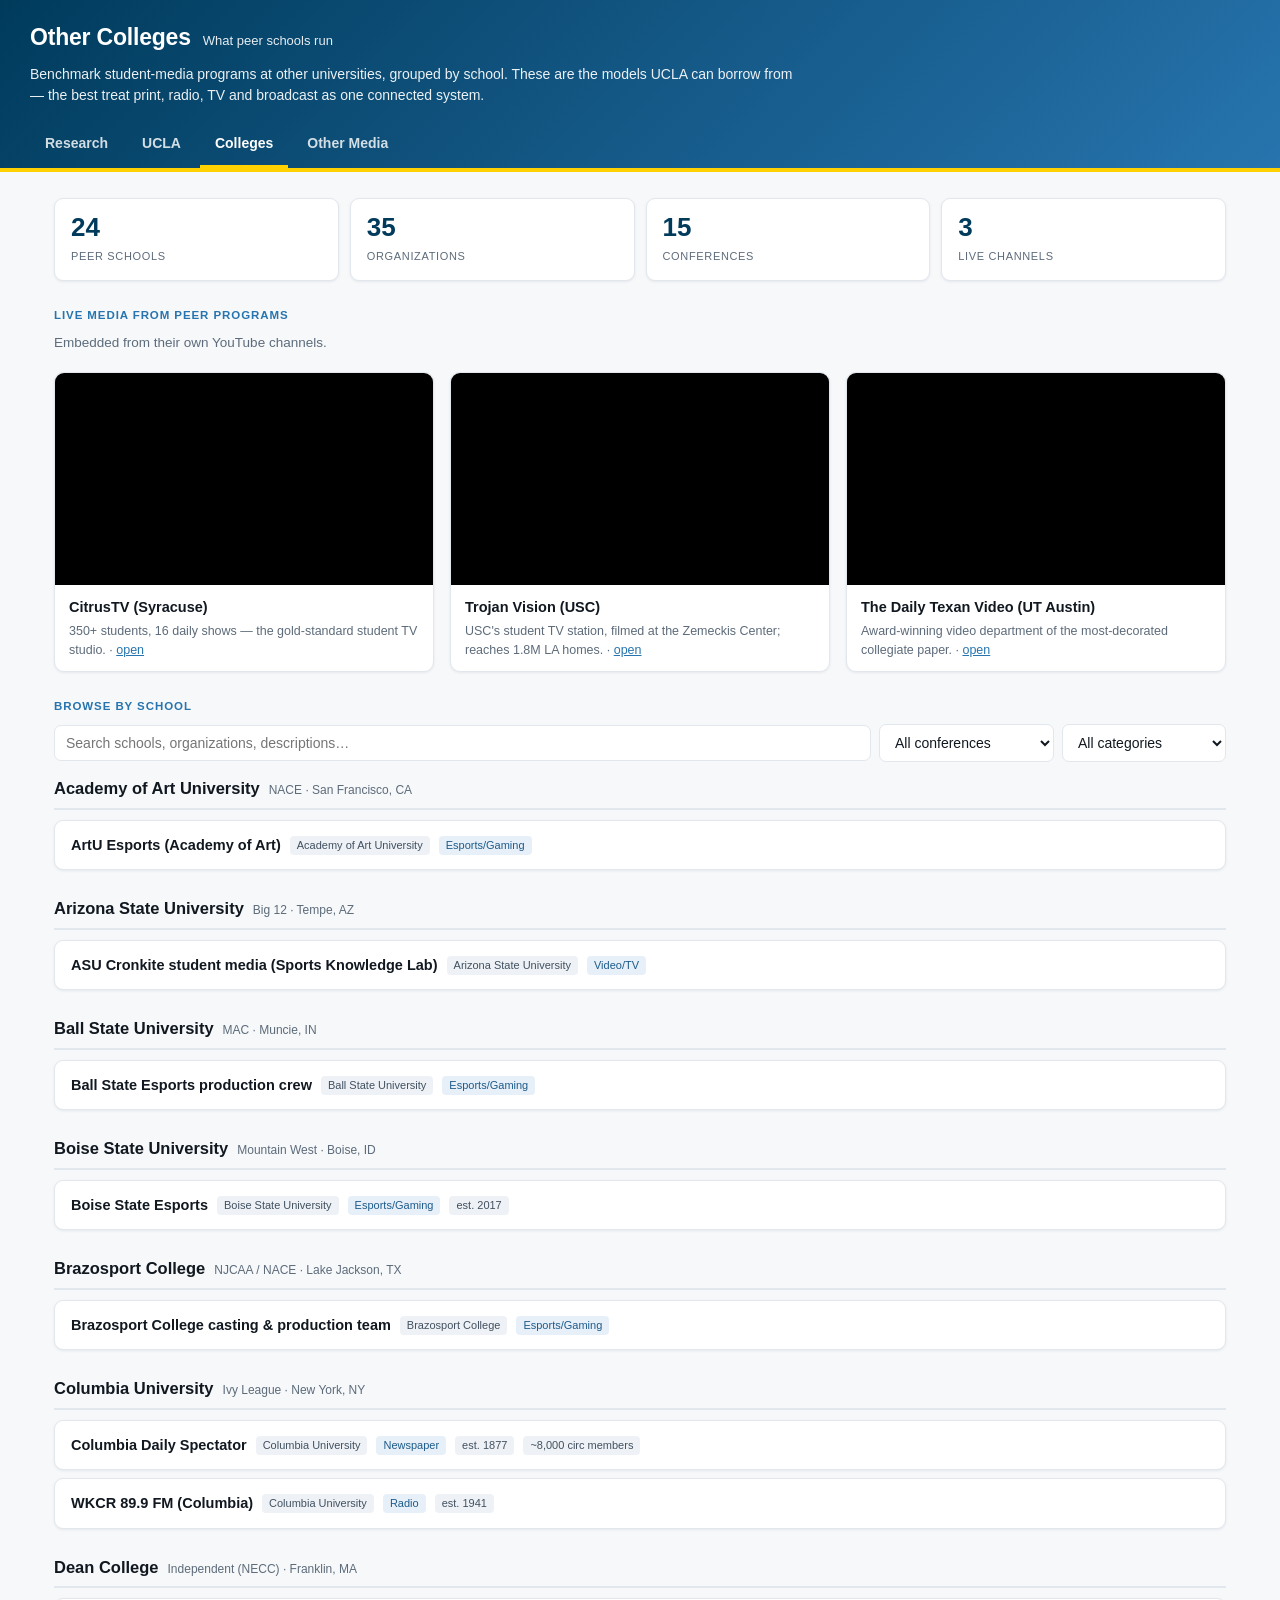
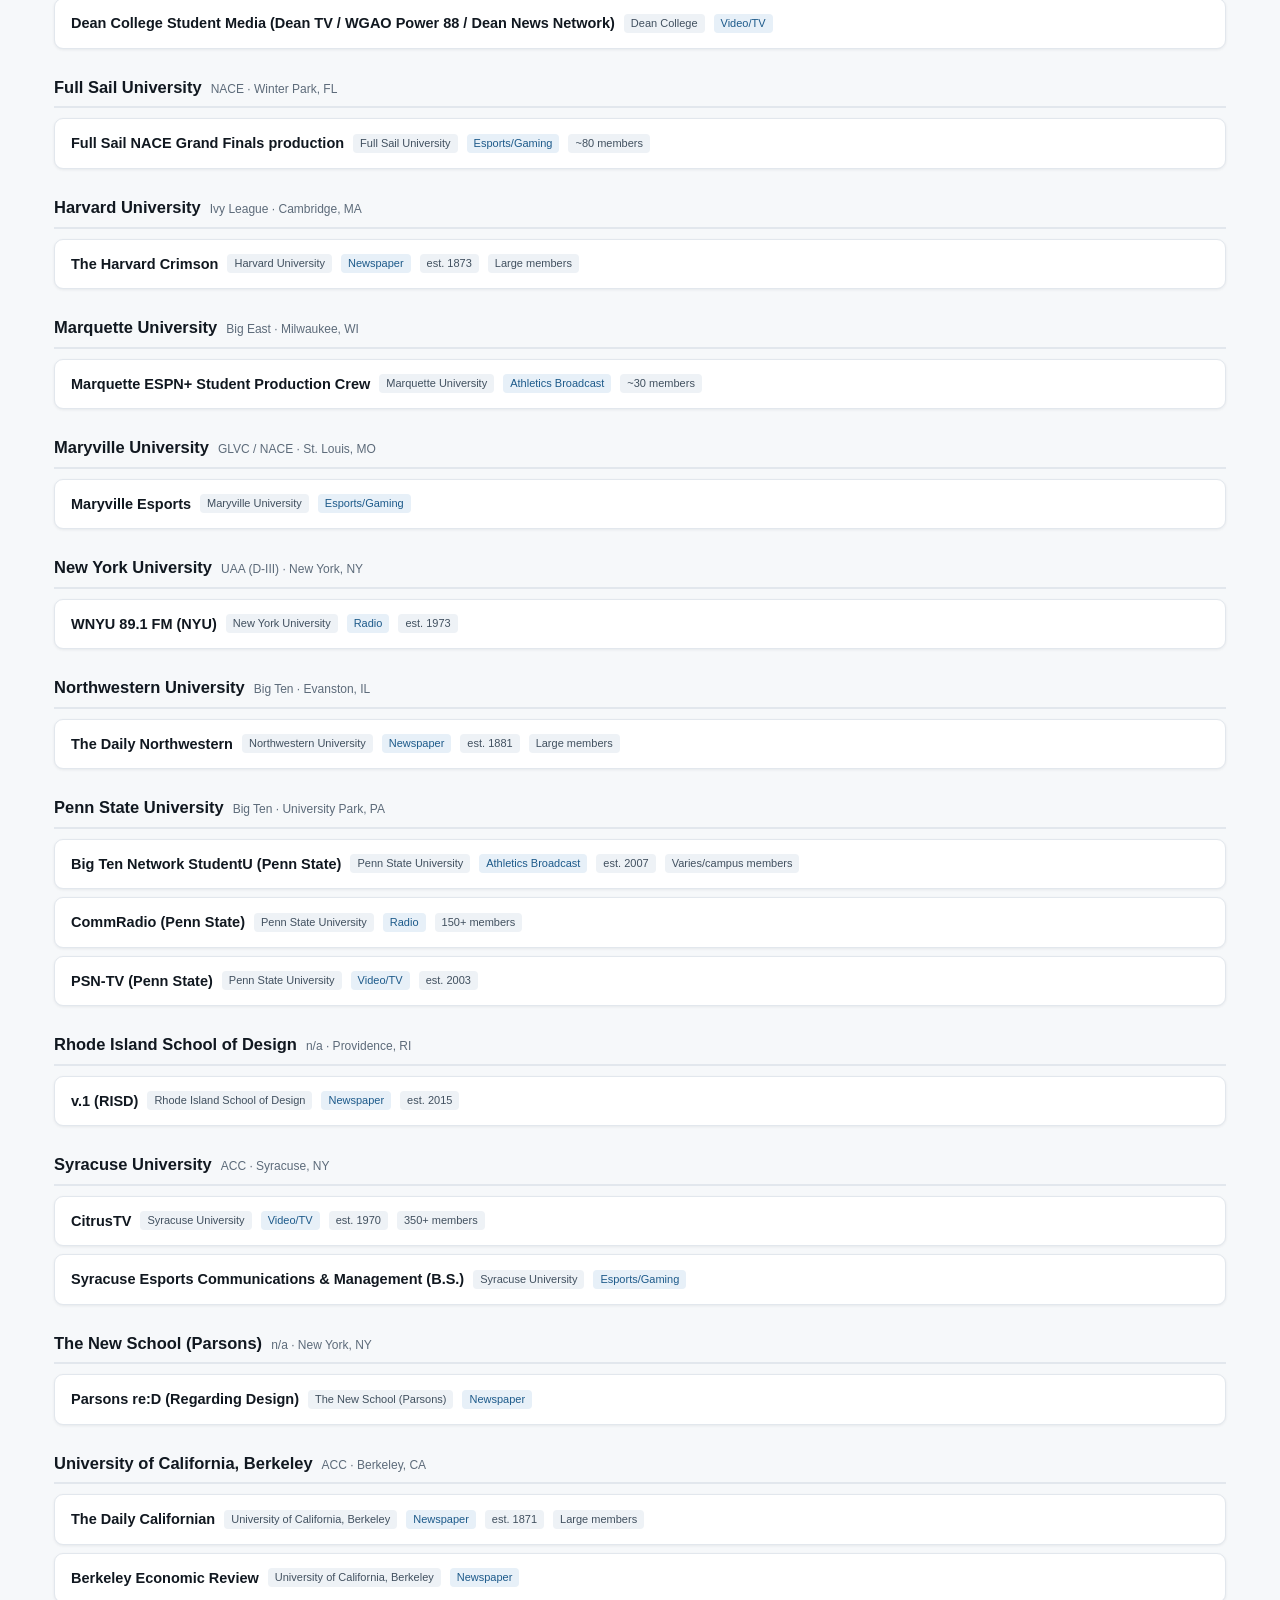
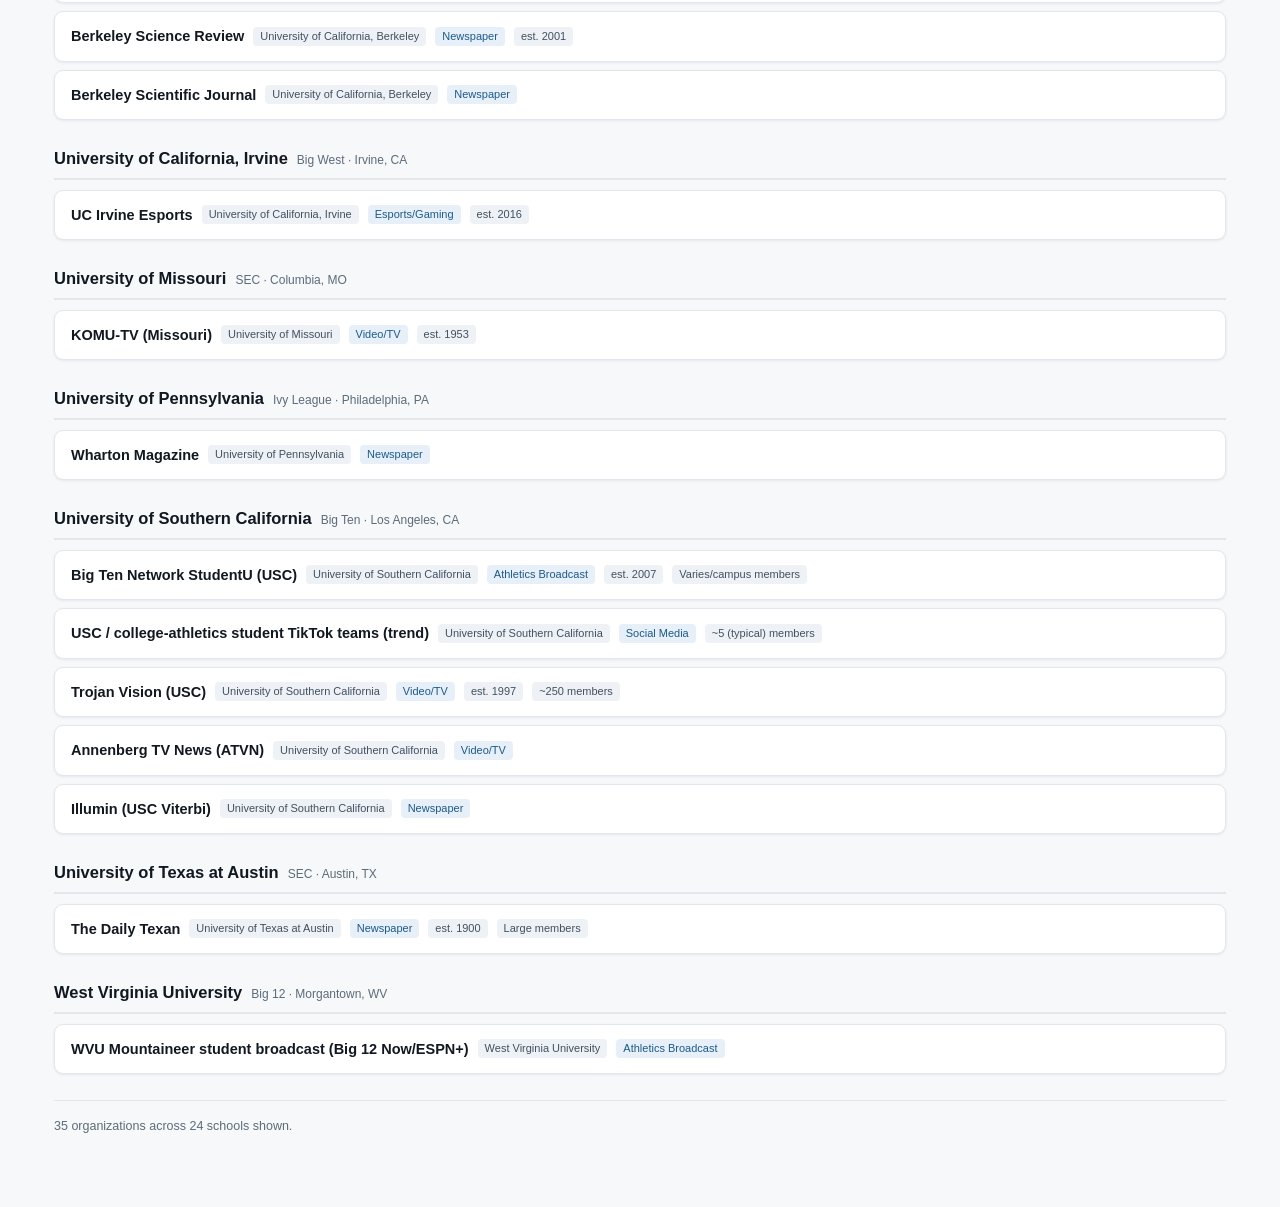
==== colleges.html @ f88fe2d9 "Add files via upload" ====
<!DOCTYPE html>
<html lang="en">
<head>
<meta charset="utf-8">
<meta name="viewport" content="width=device-width, initial-scale=1">
<title>Colleges — BruinCast</title>
<link rel="stylesheet" href="assets/app.css">
</head>
<body>
<header>
  <div class="hwrap">
    <div class="brand"><h1>Other Colleges</h1>
      <span class="tag-line">What peer schools run</span></div>
    <p class="lead">Benchmark student-media programs at other universities, grouped by school. These are the
      models UCLA can borrow from — the best treat print, radio, TV and broadcast as one connected system.</p>
    <nav class="site">
      <a href="index.html">Research</a>
      <a href="ucla.html">UCLA</a>
      <a href="colleges.html" aria-current="page">Colleges</a>
      <a href="other-media.html">Other Media</a>
    </nav>
  </div>
</header>

<div class="wrap">
  <div class="stats" id="stats"></div>

  <div class="eyebrow">Live media from peer programs</div>
  <p class="sub">Embedded from their own YouTube channels.</p>
  <div id="embeds"></div>

  <div class="eyebrow">Browse by school</div>
  <div class="controls">
    <input type="search" id="q" placeholder="Search schools, organizations, descriptions…">
    <select id="conf"><option value="">All conferences</option></select>
    <select id="cat"><option value="">All categories</option></select>
  </div>
  <div id="groups"></div>

  <footer id="foot"></footer>
</div>

<script src="assets/data.js"></script>
<script src="assets/site.js"></script>
<script>
const {DB, el, esc, by, embeds, orgDetails} = BC;
const UCLA = (DB.schools.find(s=>/Los Angeles/.test(s.school_name))||{}).school_id;

// only non-UCLA schools that actually have organizations
const peerOrgs = DB.organizations.filter(o=>String(o.school_id)!==String(UCLA));
const peerSchoolIds = [...new Set(peerOrgs.map(o=>String(o.school_id)))];

el("stats").innerHTML = [
  ["Peer schools", peerSchoolIds.length],
  ["Organizations", peerOrgs.length],
  ["Conferences", new Set(peerSchoolIds.map(id=>{const s=by(DB.schools,"school_id",id);return s&&s.conference;}).filter(Boolean)).size],
  ["Live channels", BC.where(DB.media_embeds,"page","colleges").length],
].map(([k,v])=>`<div class="stat"><b>${v}</b><span>${k}</span></div>`).join("");

el("embeds").innerHTML = embeds("colleges");

// filter controls
const confs = [...new Set(peerSchoolIds.map(id=>{const s=by(DB.schools,"school_id",id);return s&&s.conference;}).filter(Boolean))].sort();
el("conf").innerHTML = '<option value="">All conferences</option>' + confs.map(c=>`<option>${esc(c)}</option>`).join("");
el("cat").innerHTML = '<option value="">All categories</option>' +
  DB.categories.map(c=>`<option value="${c.category_id}">${esc(c.category_name)}</option>`).join("");

function render(){
  const q = el("q").value.toLowerCase().trim();
  const cf = el("conf").value, ct = el("cat").value;

  const schools = peerSchoolIds
    .map(id=>by(DB.schools,"school_id",id))
    .filter(Boolean)
    .filter(s=>!cf || s.conference===cf)
    .sort((a,b)=>a.school_name.localeCompare(b.school_name));

  let html = "", shown = 0;
  schools.forEach(s=>{
    let orgs = peerOrgs.filter(o=>String(o.school_id)===String(s.school_id));
    if(ct) orgs = orgs.filter(o=>String(o.category_id)===ct);
    if(q) orgs = orgs.filter(o=>{
      const cat = by(DB.categories,"category_id",o.category_id);
      return [o.org_name,o.what_they_create,o.how_run_notes,s.school_name,cat&&cat.category_name]
        .join(" ").toLowerCase().includes(q);
    });
    if(!orgs.length) return;
    shown += orgs.length;
    html += `<div class="schoolgroup">
      <h3>${esc(s.school_name)} <span class="conf">${esc(s.conference||"")} · ${esc(s.location||"")}</span></h3>
      ${orgs.map(orgDetails).join("")}</div>`;
  });
  el("groups").innerHTML = html || `<div class="empty">No organizations match those filters.</div>`;
  el("foot").textContent = `${shown} organizations across ${schools.length} schools shown.`;
}

["q","conf","cat"].forEach(id=>el(id).addEventListener("input",render));
render();
</script>
</body>
</html>
---- assets/app.css ----
/* BruinCast — shared design system */
:root{
  --blue:#2774AE; --blue-dk:#003B5C; --gold:#FFD100;
  --bg:#f6f8fa; --card:#fff; --ink:#111820; --muted:#5d6b7a; --line:#e2e7ed;
  --shadow:0 1px 3px rgba(16,24,40,.07);
  --mono:ui-monospace,SFMono-Regular,Menlo,Consolas,monospace;
}
*{box-sizing:border-box}
body{margin:0;background:var(--bg);color:var(--ink);
     font:15px/1.55 -apple-system,BlinkMacSystemFont,"Segoe UI",Roboto,Arial,sans-serif}
a{color:var(--blue)}
img{max-width:100%}

/* header + nav */
header{background:linear-gradient(135deg,var(--blue-dk),var(--blue));color:#fff;
       padding:20px 24px 0;border-bottom:4px solid var(--gold)}
.hwrap{max-width:1220px;margin:0 auto}
.brand{display:flex;align-items:baseline;gap:12px;flex-wrap:wrap}
header h1{margin:0;font-size:23px;letter-spacing:-.2px}
header .tag-line{font-size:13px;opacity:.9}
header p.lead{margin:8px 0 16px;font-size:14px;opacity:.92;max-width:780px}

nav.site{display:flex;gap:4px;flex-wrap:wrap;margin-top:14px}
nav.site a{color:rgba(255,255,255,.82);text-decoration:none;padding:10px 15px;font-size:14px;
  font-weight:600;border-bottom:3px solid transparent}
nav.site a:hover{color:#fff}
nav.site a[aria-current=page]{color:#fff;border-bottom-color:var(--gold)}

nav.tabs{display:flex;gap:2px;flex-wrap:wrap;margin-top:2px;
  border-top:1px solid rgba(255,255,255,.15);padding-top:2px}
nav.tabs button{background:transparent;border:0;color:rgba(255,255,255,.78);cursor:pointer;
  padding:9px 14px;font-size:13.5px;border-bottom:3px solid transparent;font-weight:500}
nav.tabs button:hover{color:#fff}
nav.tabs button[aria-selected=true]{color:#fff;border-bottom-color:var(--gold)}

.wrap{max-width:1220px;margin:0 auto;padding:26px 24px 70px}
section.pane[hidden]{display:none}
h2{font-size:19px;margin:0 0 4px}
.sub{color:var(--muted);font-size:13.5px;margin:0 0 18px}
.eyebrow{font-size:11.5px;text-transform:uppercase;letter-spacing:.08em;color:var(--blue);
  font-weight:700;margin:26px 0 8px}

/* stats */
.stats{display:grid;grid-template-columns:repeat(auto-fit,minmax(132px,1fr));gap:11px;margin-bottom:22px}
.stat{background:var(--card);border:1px solid var(--line);border-radius:9px;padding:14px 16px;box-shadow:var(--shadow)}
.stat b{display:block;font-size:26px;line-height:1.15;color:var(--blue-dk)}
.stat span{font-size:11px;color:var(--muted);text-transform:uppercase;letter-spacing:.06em}

/* cards */
.card{background:var(--card);border:1px solid var(--line);border-radius:10px;
      padding:17px 19px;box-shadow:var(--shadow);margin-bottom:12px}
.card h3{margin:0 0 7px;font-size:15.5px}
.finding{border-left:4px solid var(--gold)}

/* controls */
.controls{display:flex;gap:8px;flex-wrap:wrap;margin-bottom:14px;align-items:center}
input[type=search],select,textarea{padding:9px 11px;border:1px solid var(--line);
      border-radius:7px;background:var(--card);font-size:14px;color:var(--ink);font-family:inherit}
input[type=search]{flex:1;min-width:220px}
button.act{background:var(--blue);color:#fff;border:0;border-radius:7px;padding:9px 17px;
      font-size:14px;cursor:pointer;font-weight:500}
button.act:hover{background:var(--blue-dk)}
button.chip{border:1px solid var(--line);background:var(--card);border-radius:999px;
      padding:6px 13px;font-size:12.5px;cursor:pointer;color:var(--muted)}
button.chip[aria-pressed=true]{background:var(--blue);border-color:var(--blue);color:#fff}

/* tables */
table{width:100%;border-collapse:collapse;background:var(--card);font-size:13.5px}
.tablewrap{border:1px solid var(--line);border-radius:9px;overflow:auto;box-shadow:var(--shadow);max-height:640px}
th{background:#eef2f6;text-align:left;padding:9px 11px;font-size:11.5px;text-transform:uppercase;
   letter-spacing:.05em;color:#41505f;position:sticky;top:0;white-space:nowrap;border-bottom:1px solid var(--line)}
td{padding:9px 11px;border-top:1px solid var(--line);vertical-align:top}
tbody tr:hover{background:#f8fafc}
.num{text-align:right;font-variant-numeric:tabular-nums}

/* tags */
.tag{background:#eef2f6;border-radius:4px;padding:1px 7px;font-size:11px;color:#41505f;white-space:nowrap;display:inline-block}
.tag.hi{background:#fde8e8;color:#9b1c1c}
.tag.med{background:#fef3c7;color:#92400e}
.tag.low{background:#e6f4ea;color:#1e6b34}
.tag.blue{background:#e7f0f8;color:#1d5a8a}
.tag.gold{background:#fff6cc;color:#7a5c00}

/* expandable org rows */
details.org{background:var(--card);border:1px solid var(--line);border-radius:9px;
      margin-bottom:8px;box-shadow:var(--shadow)}
details.org summary{padding:13px 16px;cursor:pointer;list-style:none;display:flex;
      gap:9px;align-items:center;flex-wrap:wrap}
details.org summary::-webkit-details-marker{display:none}
details.org summary strong{font-size:14.5px}
details.org .detail{padding:0 16px 15px;border-top:1px solid var(--line);margin-top:2px;padding-top:12px}
.kv{display:grid;grid-template-columns:150px 1fr;gap:5px 14px;font-size:13.5px}
.kv dt{color:var(--muted);font-size:12px;text-transform:uppercase;letter-spacing:.04em}
.kv dd{margin:0}

/* school group heading (Colleges page) */
.schoolgroup{margin-bottom:26px}
.schoolgroup h3{display:flex;align-items:baseline;gap:9px;font-size:16.5px;margin:0 0 10px;
  padding-bottom:6px;border-bottom:2px solid var(--line)}
.schoolgroup h3 .conf{font-size:12px;color:var(--muted);font-weight:500}

/* media embeds */
.embeds{display:grid;grid-template-columns:repeat(auto-fit,minmax(320px,1fr));gap:16px;margin-bottom:8px}
.embed{background:var(--card);border:1px solid var(--line);border-radius:10px;overflow:hidden;box-shadow:var(--shadow)}
.embed .frame{position:relative;width:100%;aspect-ratio:16/9;background:#000}
.embed .frame iframe{position:absolute;inset:0;width:100%;height:100%;border:0}
.embed.audio .frame{aspect-ratio:auto;height:166px;background:#f2f4f7}
.embed .cap{padding:11px 14px}
.embed .cap h4{margin:0 0 3px;font-size:14.5px}
.embed .cap p{margin:0;font-size:12.5px;color:var(--muted)}

/* code / notes */
textarea{width:100%;min-height:112px;font-family:var(--mono);font-size:13px;line-height:1.5;resize:vertical}
.sqlbar{display:flex;gap:8px;align-items:center;flex-wrap:wrap;margin:10px 0 14px}
.err{background:#fde8e8;color:#9b1c1c;padding:11px 14px;border-radius:8px;font-size:13.5px;font-family:var(--mono);white-space:pre-wrap}
.note{background:#e7f0f8;border:1px solid #c9dcee;color:#1d5a8a;padding:12px 15px;border-radius:8px;font-size:13.5px;margin-bottom:14px}
code{background:#eef2f6;padding:2px 6px;border-radius:4px;font-family:var(--mono);font-size:12.5px}
.schema{font-family:var(--mono);font-size:12.5px;color:#41505f;line-height:1.75}
.schema b{color:var(--blue-dk)}

/* reader items */
.item{background:var(--card);border:1px solid var(--line);border-radius:9px;padding:14px 16px;
      margin-bottom:9px;box-shadow:var(--shadow);display:flex;gap:14px}
.thumb{width:118px;height:66px;object-fit:cover;border-radius:6px;flex:none;background:#e9edf1}
.item h3{margin:0 0 5px;font-size:15px;line-height:1.35}
.item h3 a{color:var(--ink);text-decoration:none}
.item h3 a:hover{color:var(--blue);text-decoration:underline}
.meta{font-size:12px;color:var(--muted);display:flex;gap:7px;flex-wrap:wrap;align-items:center}
.summary{margin:7px 0 0;font-size:13.5px;color:#41505f;
         display:-webkit-box;-webkit-line-clamp:2;-webkit-box-orient:vertical;overflow:hidden}
.empty{background:var(--card);border:1px dashed var(--line);border-radius:9px;padding:32px;text-align:center;color:var(--muted)}
footer{color:var(--muted);font-size:12.5px;margin-top:26px;padding-top:16px;border-top:1px solid var(--line)}

@media(max-width:640px){ .kv{grid-template-columns:1fr} .thumb{display:none} }
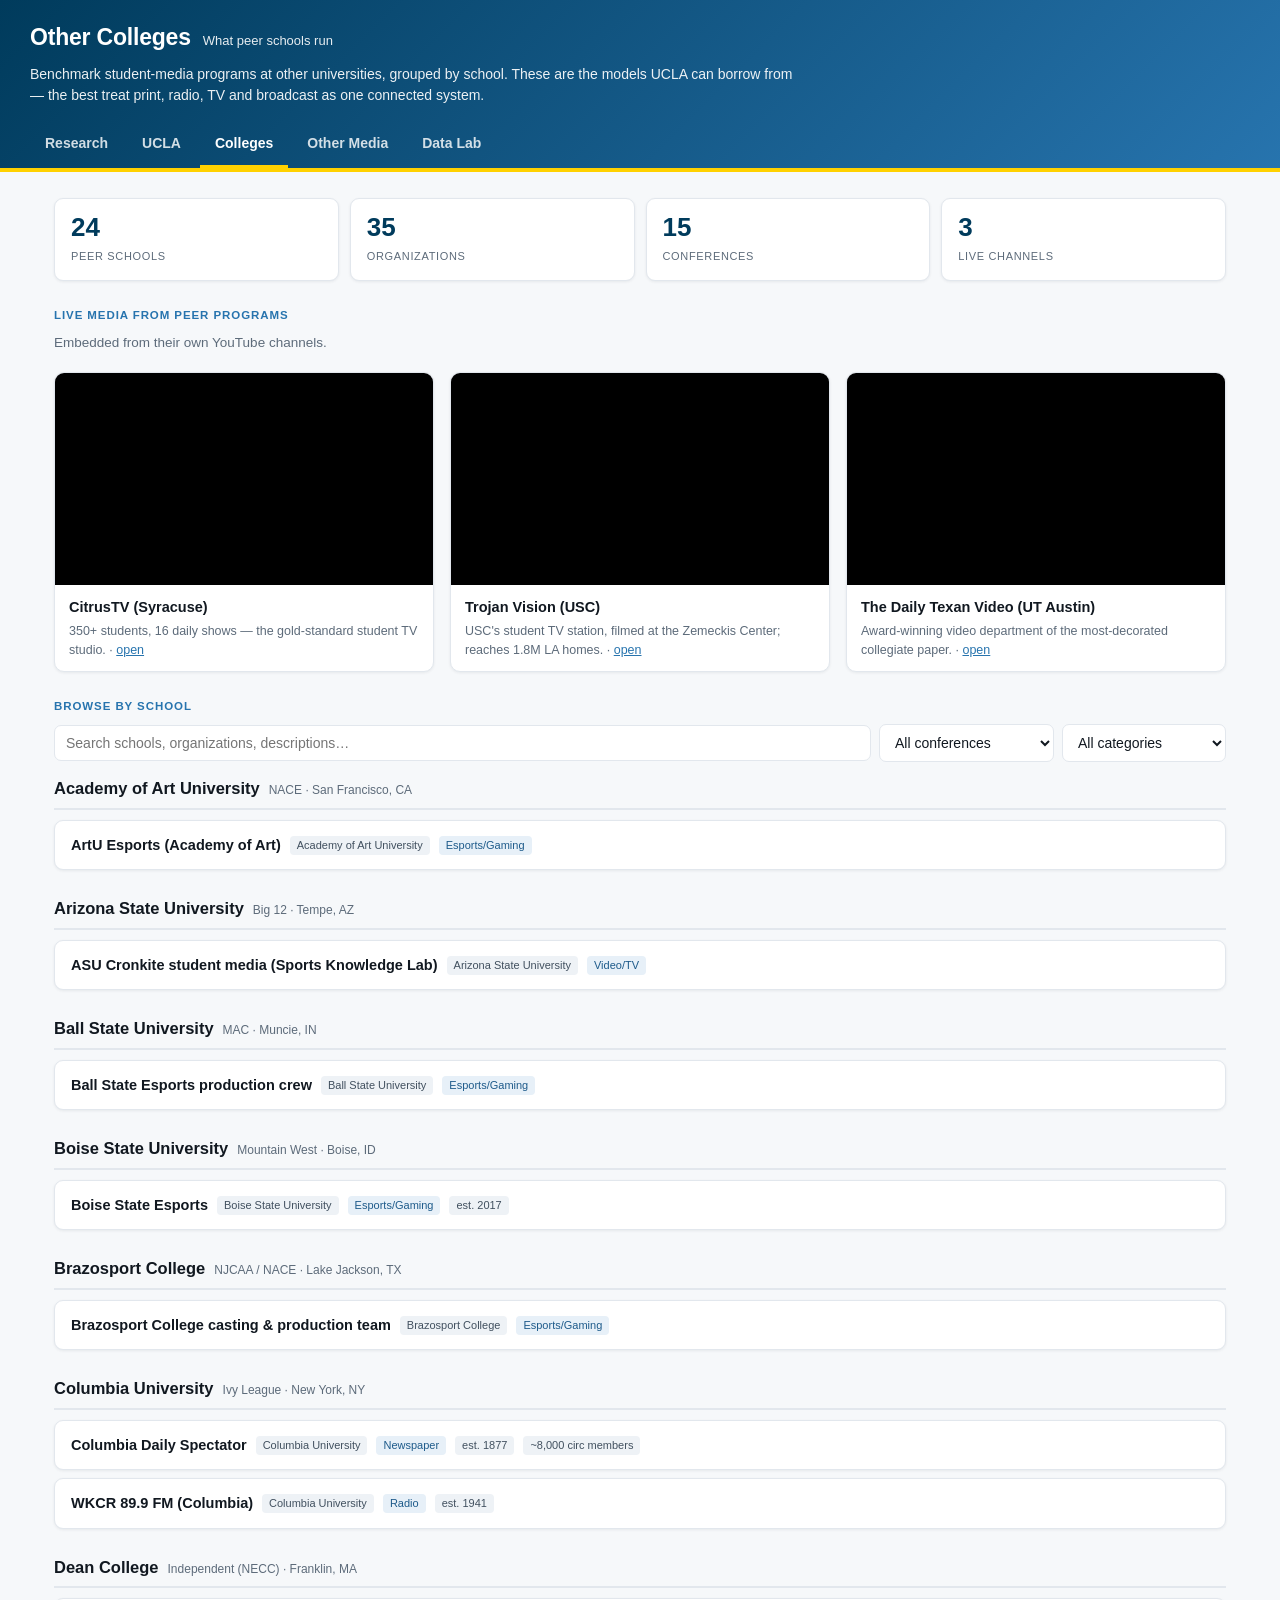
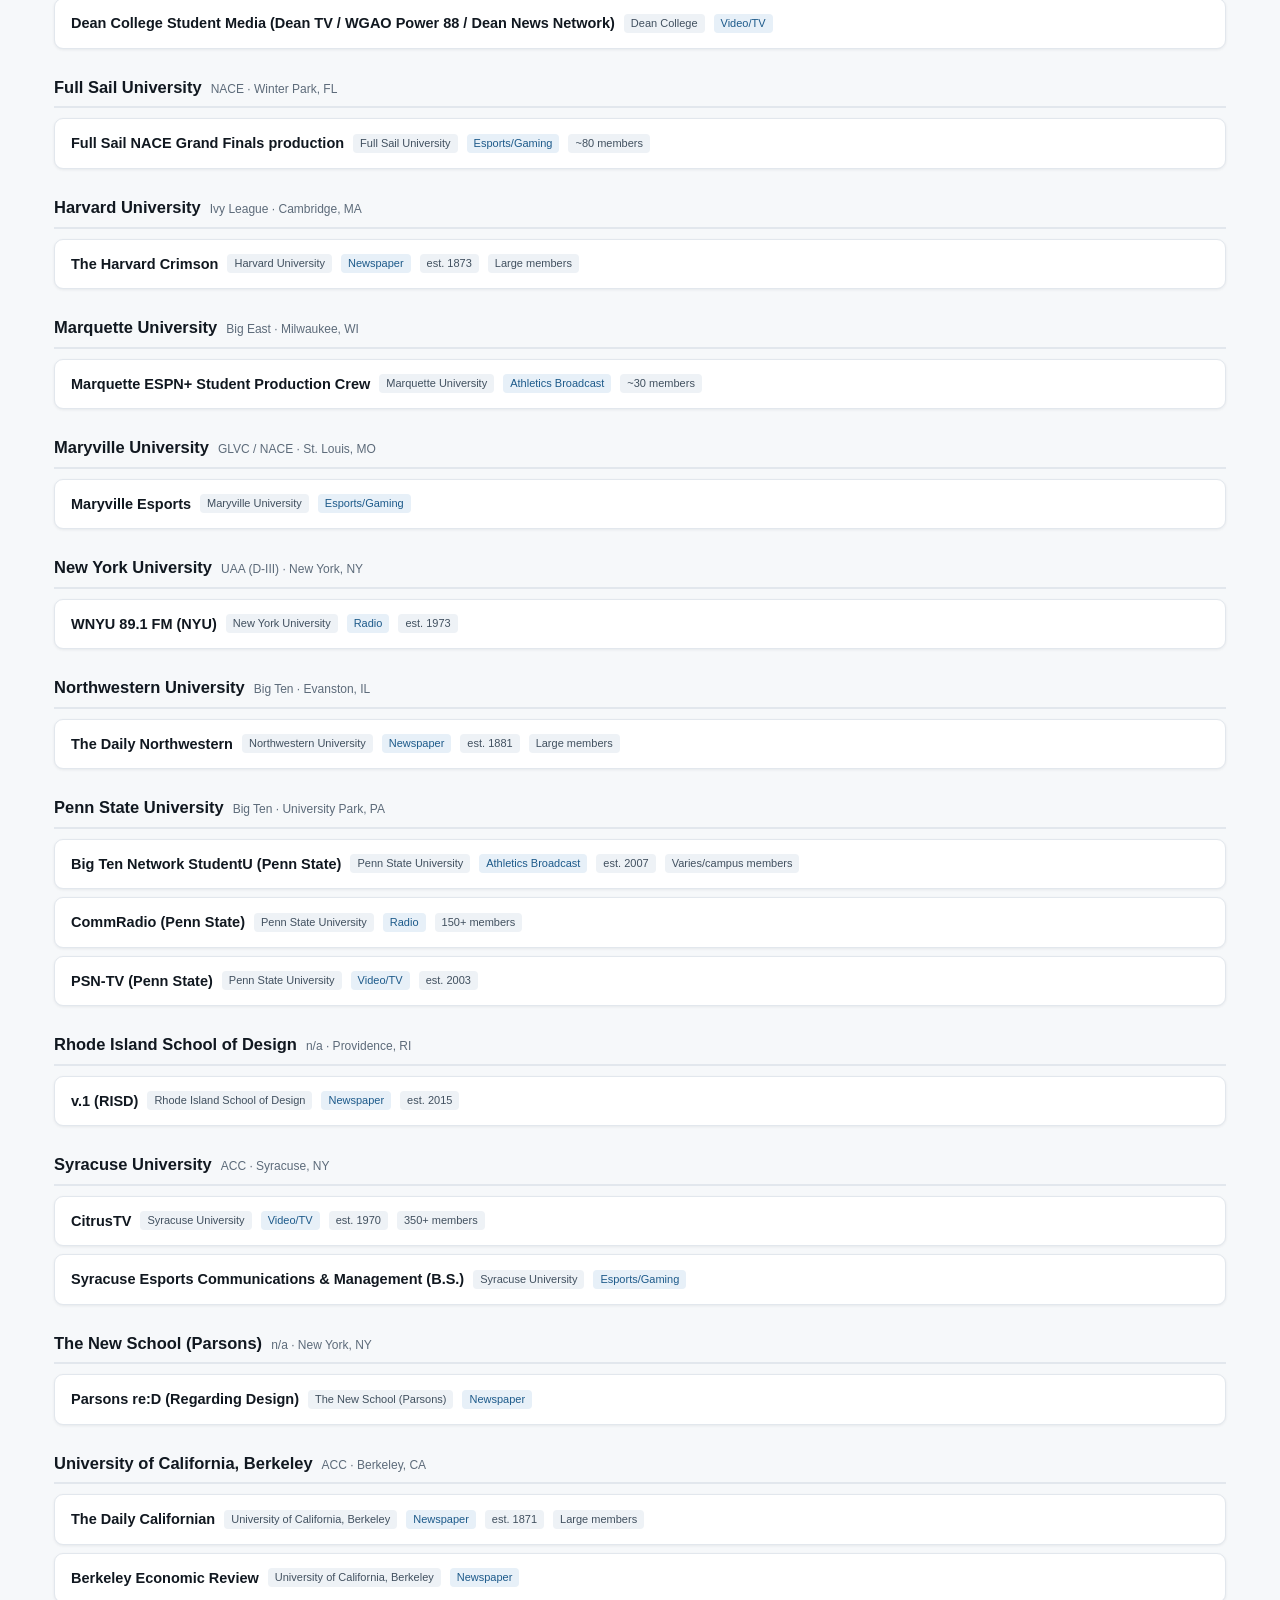
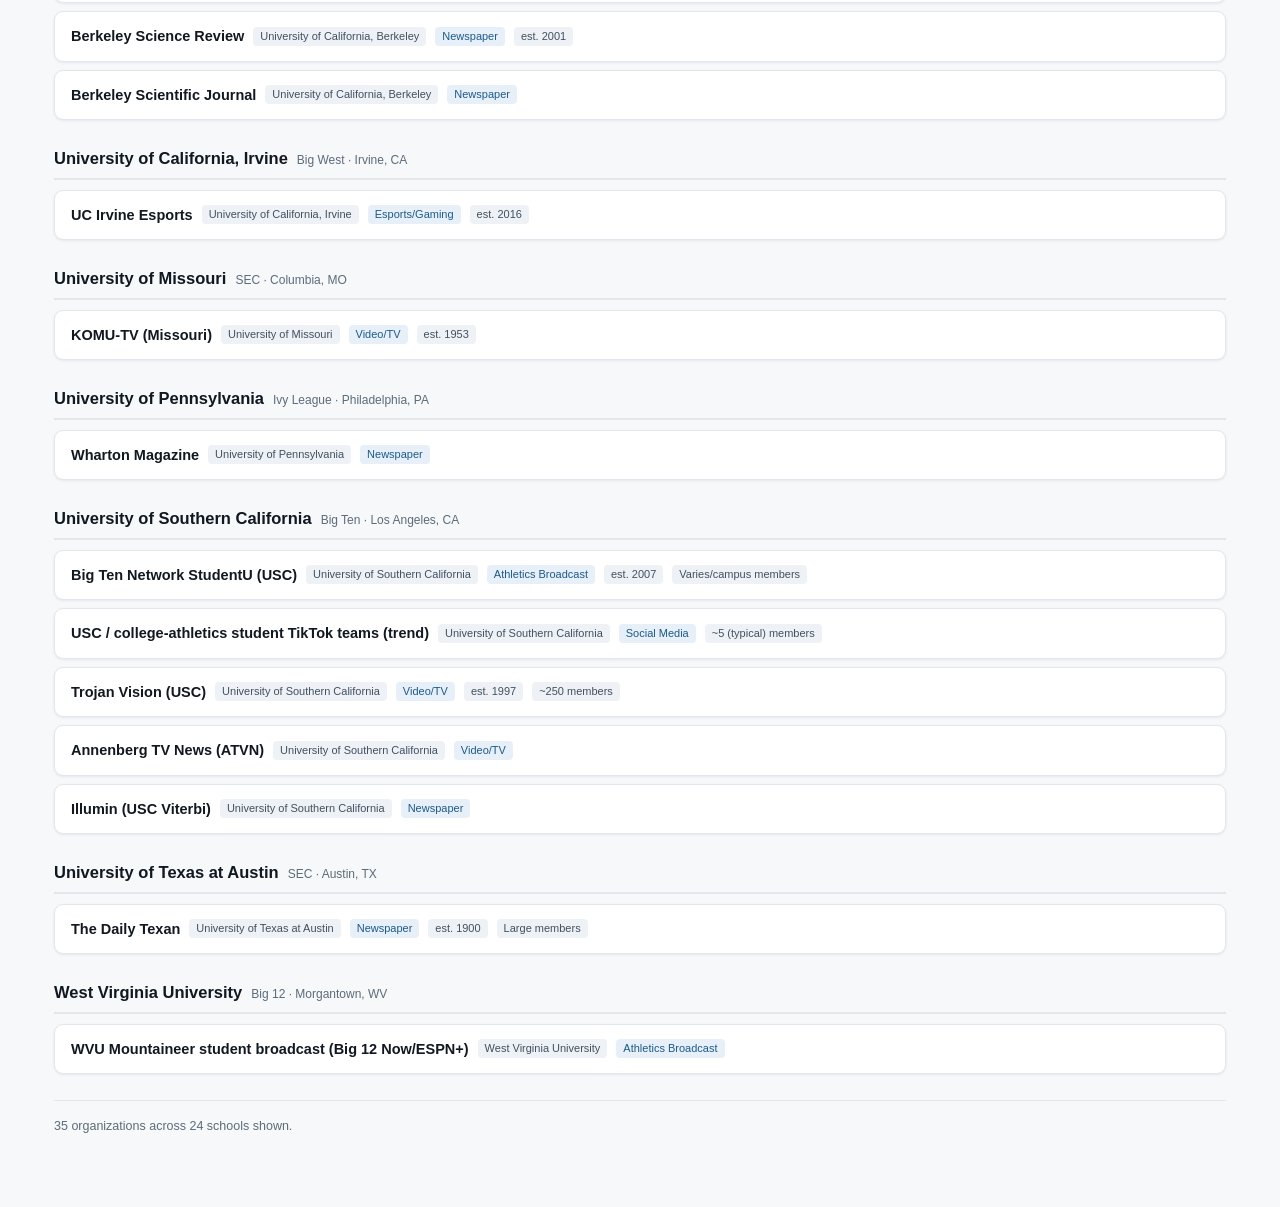
==== commit 4395d408: "Add Data Lab: dataset quality, exploration and modelling dashboard Adds a fifth page, data-lab.html," ====
--- a/colleges.html
+++ b/colleges.html
@@ -18,6 +18,7 @@
       <a href="ucla.html">UCLA</a>
       <a href="colleges.html" aria-current="page">Colleges</a>
       <a href="other-media.html">Other Media</a>
+      <a href="data-lab.html">Data Lab</a>
     </nav>
   </div>
 </header>
